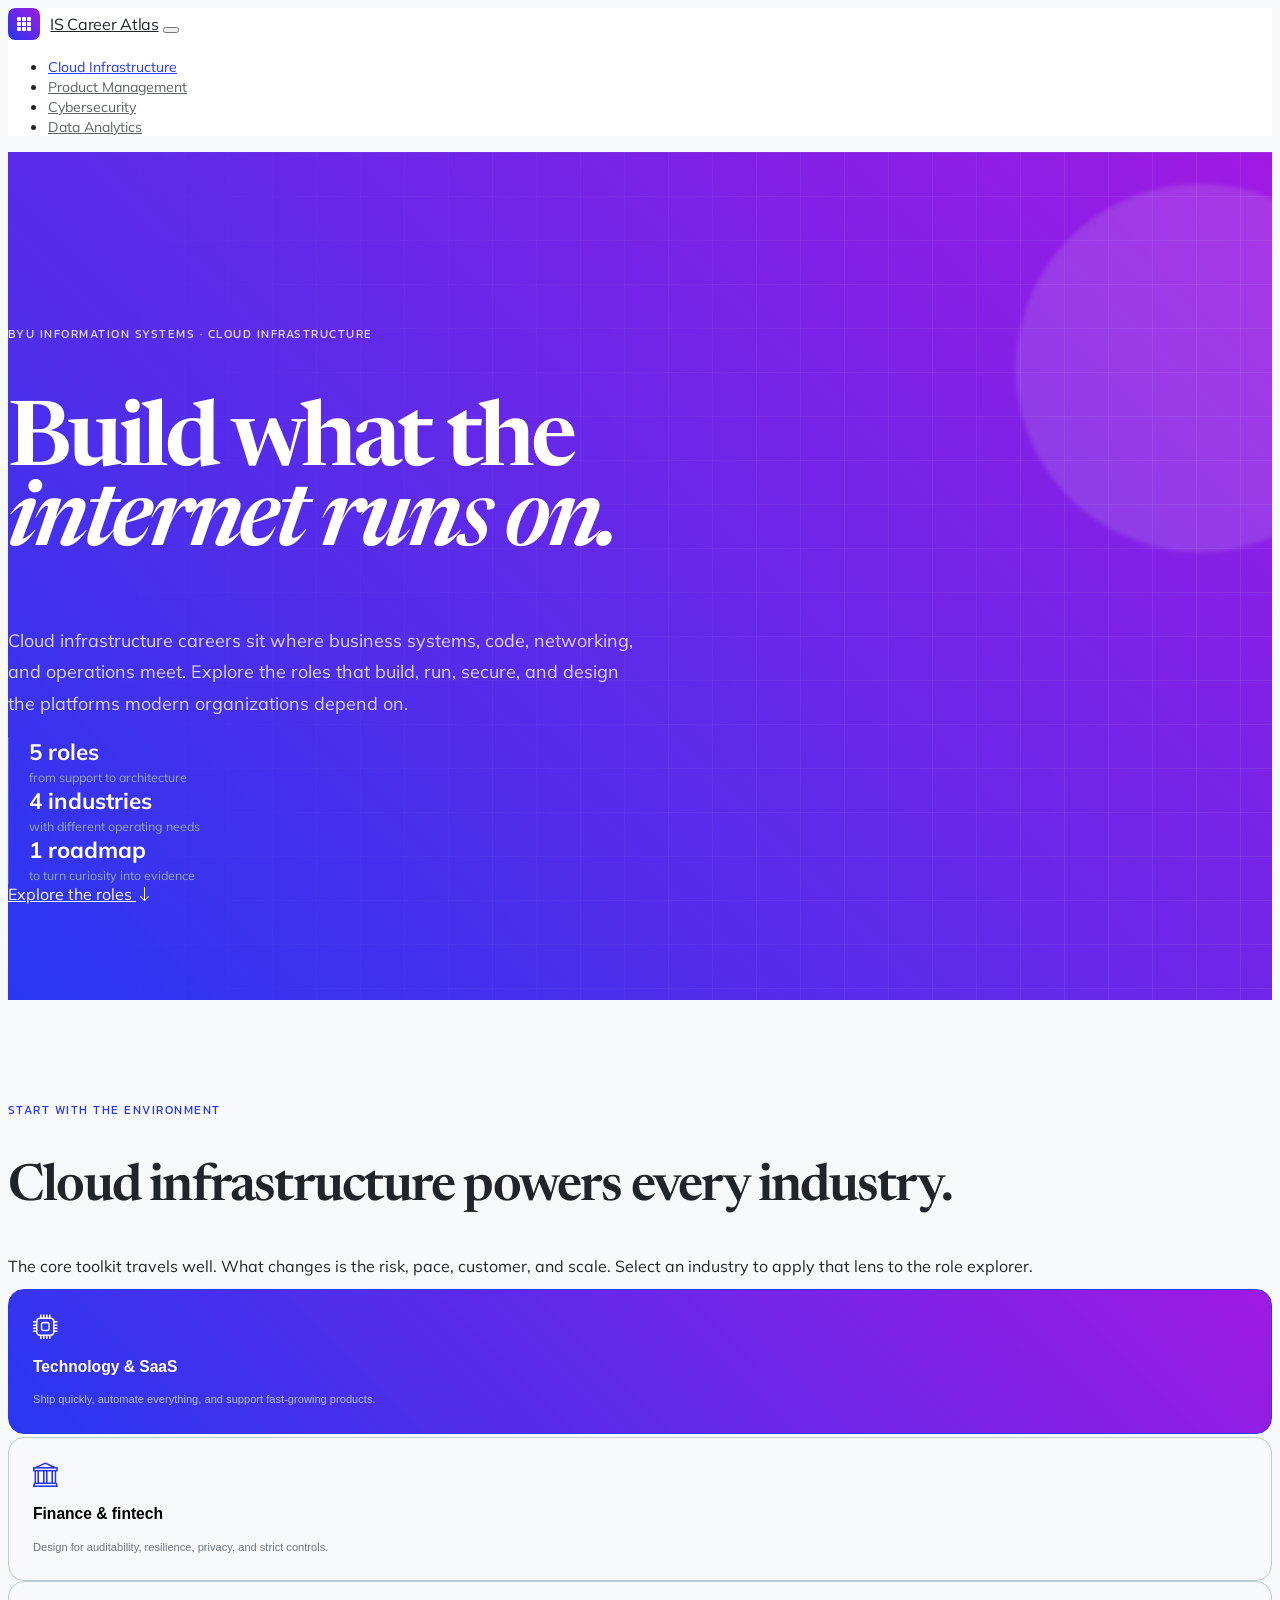
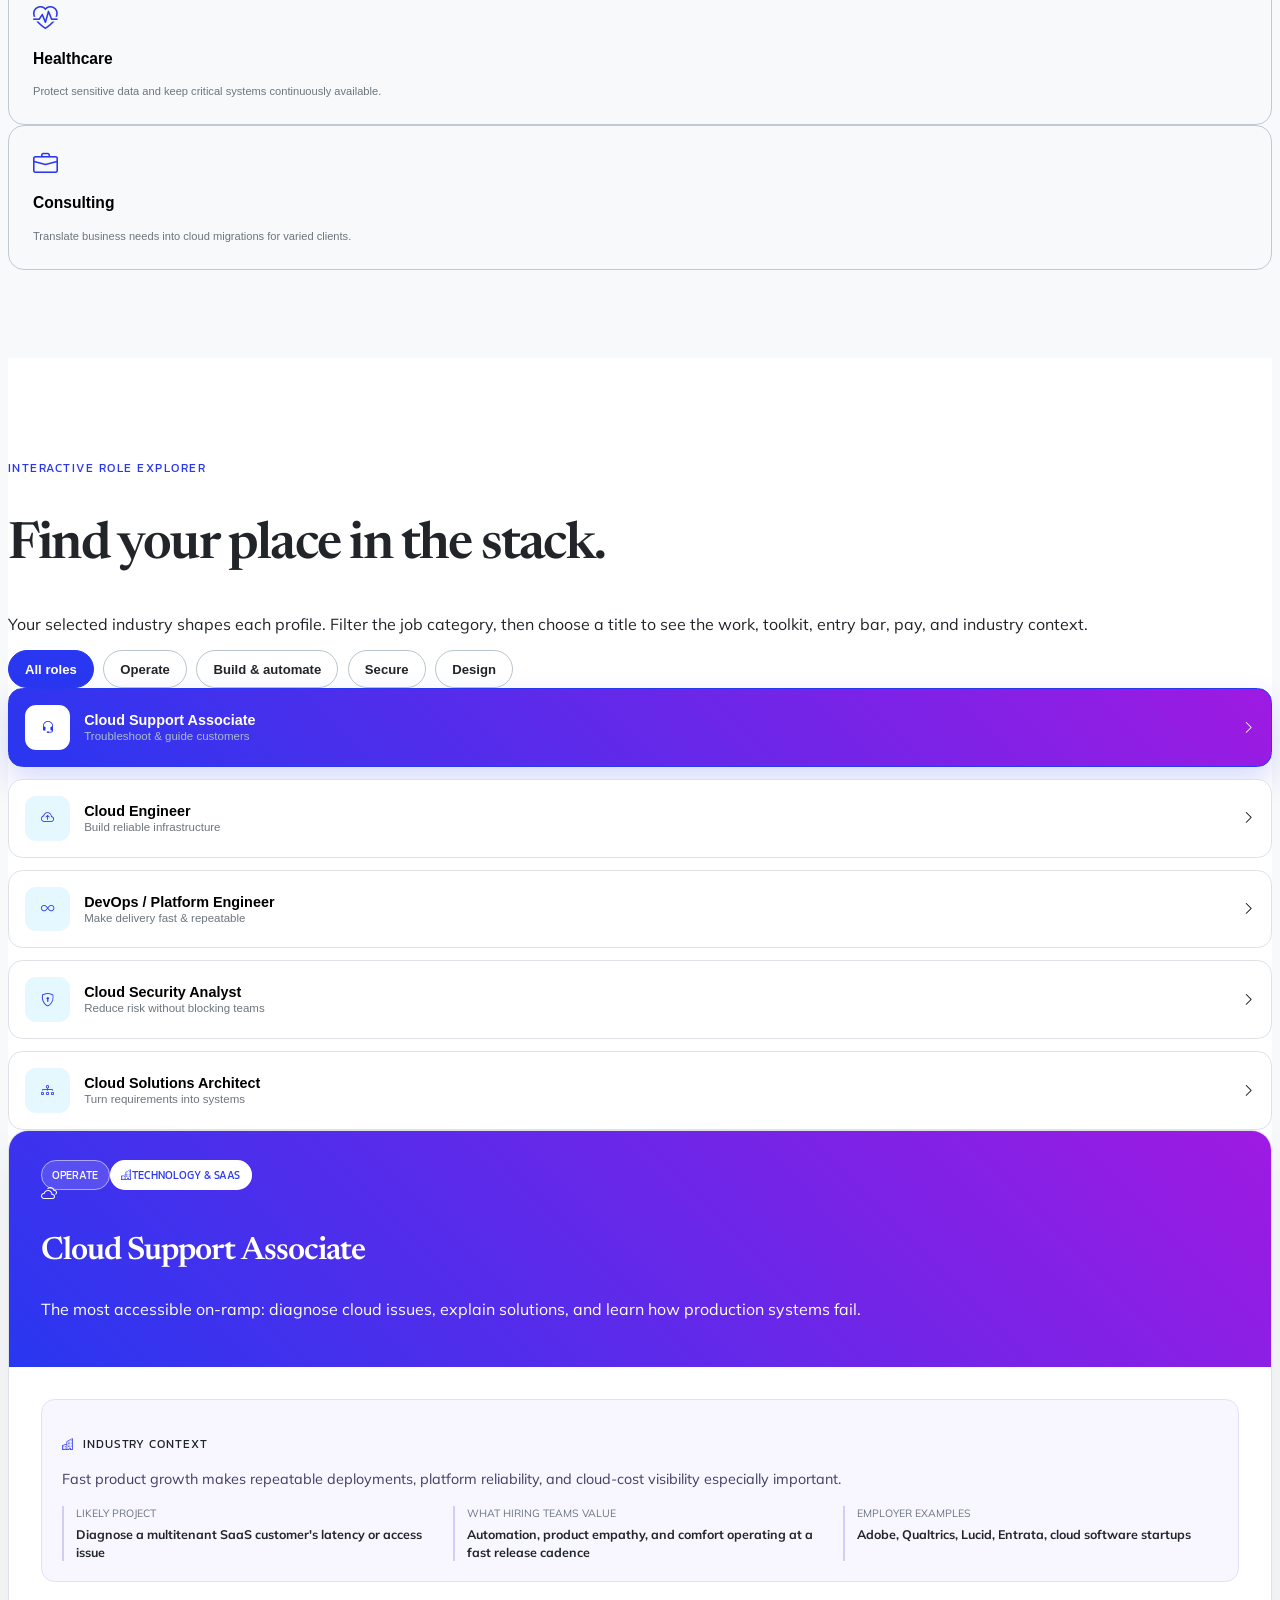
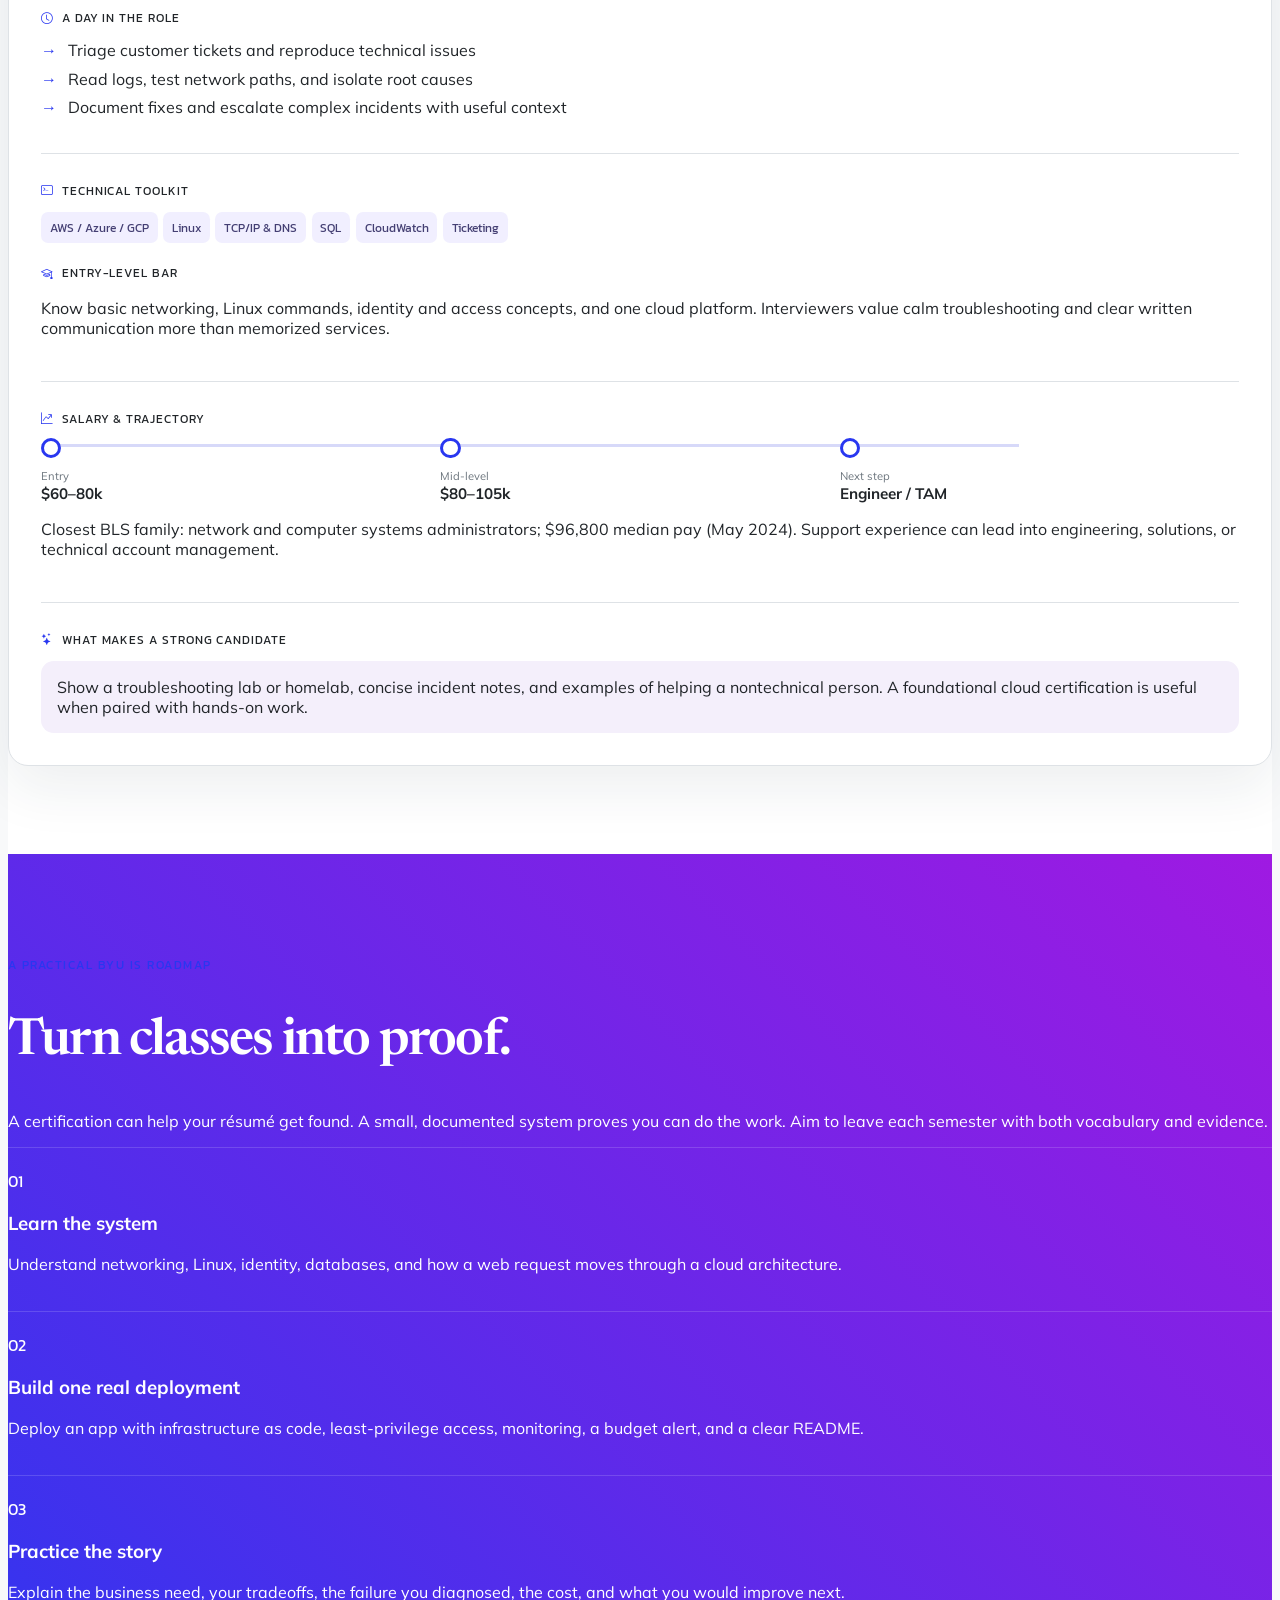
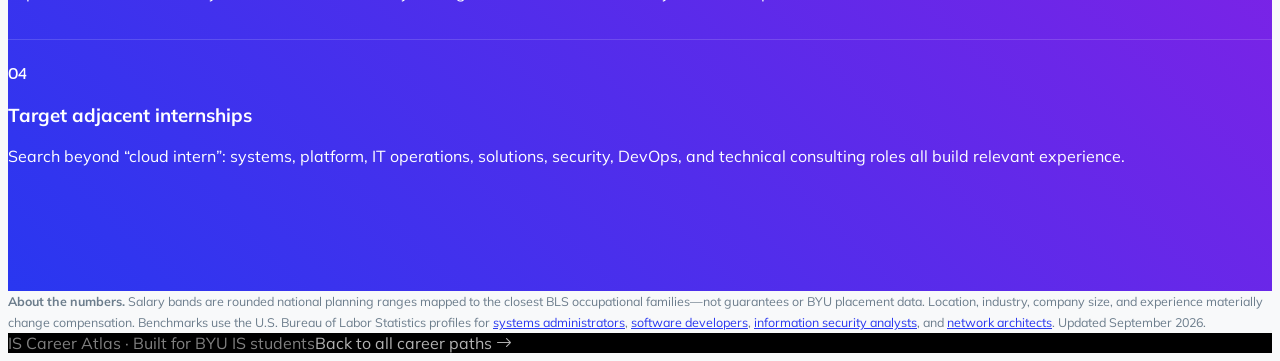
==== pages/cloud.html @ 6b059889 "v1 cloud.html/.css" ====
<!DOCTYPE html>
<html lang="en">
    <head>
        <meta charset="utf-8" />
        <meta name="viewport" content="width=device-width, initial-scale=1" />
        <meta name="description" content="An interactive cloud infrastructure career explorer for BYU Information Systems students." />
        <title>Cloud Career Explorer | BYU IS</title>
        <link rel="icon" type="image/x-icon" href="../assets/favicon.ico" />
        <link href="https://cdn.jsdelivr.net/npm/bootstrap-icons@1.11.3/font/bootstrap-icons.css" rel="stylesheet" />
        <link rel="preconnect" href="https://fonts.gstatic.com" crossorigin />
        <link href="https://fonts.googleapis.com/css2?family=Newsreader:ital,wght@0,600;1,600&amp;display=swap" rel="stylesheet" />
        <link href="https://fonts.googleapis.com/css2?family=Mulish:ital,wght@0,300;0,500;0,600;0,700;1,300;1,500;1,600;1,700&amp;display=swap" rel="stylesheet" />
        <link href="https://fonts.googleapis.com/css2?family=Kanit:ital,wght@0,400;1,400&amp;display=swap" rel="stylesheet" />
        <link href="../css/styles.css" rel="stylesheet" />
        <link href="../css/cloud.css" rel="stylesheet" />
    </head>
    <body>
        <nav class="navbar navbar-expand-lg navbar-light fixed-top cloud-nav shadow-sm">
            <div class="container px-4 px-lg-5">
                <a class="navbar-brand brand-mark fw-bold" href="../index.html"><span class="brand-cube"><i class="bi bi-grid-3x3-gap-fill"></i></span> IS Career Atlas</a>
                <button class="navbar-toggler" type="button" data-bs-toggle="collapse" data-bs-target="#cloudNav" aria-controls="cloudNav" aria-expanded="false" aria-label="Toggle navigation"><span class="navbar-toggler-icon"></span></button>
                <div class="collapse navbar-collapse" id="cloudNav">
                    <ul class="navbar-nav ms-auto align-items-lg-center gap-lg-2">
                        <li class="nav-item"><a class="nav-link active" aria-current="page" href="cloud.html">Cloud Infrastructure</a></li>
                        <li class="nav-item"><a class="nav-link" href="product.html">Product Management</a></li>
                        <li class="nav-item"><a class="nav-link" href="cyber.html">Cybersecurity</a></li>
                        <li class="nav-item"><a class="nav-link" href="data.html">Data Analytics</a></li>
                    </ul>
                </div>
            </div>
        </nav>

        <header class="hero">
            <div class="container px-4 px-lg-5">
                <p class="eyebrow mb-4">BYU Information Systems · Cloud Infrastructure</p>
                <h1 class="mb-4">Build what the<br /><span>internet runs on.</span></h1>
                <p class="hero-copy mb-5">Cloud infrastructure careers sit where business systems, code, networking, and operations meet. Explore the roles that build, run, secure, and design the platforms modern organizations depend on.</p>
                <div class="d-flex flex-column flex-sm-row gap-4 gap-sm-5">
                    <div class="hero-stat"><strong>5 roles</strong><span>from support to architecture</span></div>
                    <div class="hero-stat"><strong>4 industries</strong><span>with different operating needs</span></div>
                    <div class="hero-stat"><strong>1 roadmap</strong><span>to turn curiosity into evidence</span></div>
                </div>
                <a class="btn btn-light rounded-pill fw-bold mt-5 px-4 py-3" href="#explorer">Explore the roles <i class="bi bi-arrow-down ms-2"></i></a>
            </div>
        </header>

        <main>
            <section class="section-pad" aria-labelledby="industry-heading">
                <div class="container px-4 px-lg-5">
                    <div class="row align-items-end mb-4">
                        <div class="col-lg-7"><p class="eyebrow text-primary">Start with the environment</p><h2 class="section-title mb-3" id="industry-heading">Cloud infrastructure powers every industry.</h2></div>
                        <div class="col-lg-5"><p class="text-muted mb-0">The core toolkit travels well. What changes is the risk, pace, customer, and scale. Select an industry to apply that lens to the role explorer.</p></div>
                    </div>
                    <div class="row g-3">
                        <div class="col-sm-6 col-lg-3"><button class="industry-card active" data-industry="Technology" aria-pressed="true"><i class="bi bi-cpu"></i><h3 class="h6 fw-bold mt-3">Technology &amp; SaaS</h3><small>Ship quickly, automate everything, and support fast-growing products.</small></button></div>
                        <div class="col-sm-6 col-lg-3"><button class="industry-card" data-industry="Finance" aria-pressed="false"><i class="bi bi-bank"></i><h3 class="h6 fw-bold mt-3">Finance &amp; fintech</h3><small>Design for auditability, resilience, privacy, and strict controls.</small></button></div>
                        <div class="col-sm-6 col-lg-3"><button class="industry-card" data-industry="Healthcare" aria-pressed="false"><i class="bi bi-heart-pulse"></i><h3 class="h6 fw-bold mt-3">Healthcare</h3><small>Protect sensitive data and keep critical systems continuously available.</small></button></div>
                        <div class="col-sm-6 col-lg-3"><button class="industry-card" data-industry="Consulting" aria-pressed="false"><i class="bi bi-briefcase"></i><h3 class="h6 fw-bold mt-3">Consulting</h3><small>Translate business needs into cloud migrations for varied clients.</small></button></div>
                    </div>
                </div>
            </section>

            <section class="section-pad explorer" id="explorer" aria-labelledby="explorer-heading">
                <div class="container px-4 px-lg-5">
                    <div class="row align-items-end mb-4">
                        <div class="col-lg-7"><p class="eyebrow text-primary">Interactive role explorer</p><h2 class="section-title mb-3" id="explorer-heading">Find your place in the stack.</h2></div>
                        <div class="col-lg-5"><p class="text-muted mb-0">Your selected industry shapes each profile. Filter the job category, then choose a title to see the work, toolkit, entry bar, pay, and industry context.</p></div>
                    </div>
                    <div class="filter-row mb-4" aria-label="Filter roles by category">
                        <button class="filter-btn active" data-filter="all" aria-pressed="true">All roles</button>
                        <button class="filter-btn" data-filter="operate" aria-pressed="false">Operate</button>
                        <button class="filter-btn" data-filter="build" aria-pressed="false">Build &amp; automate</button>
                        <button class="filter-btn" data-filter="secure" aria-pressed="false">Secure</button>
                        <button class="filter-btn" data-filter="design" aria-pressed="false">Design</button>
                    </div>
                    <div class="row g-4 align-items-start">
                        <div class="col-lg-4"><div class="role-list" id="role-list" aria-label="Cloud career roles"></div></div>
                        <div class="col-lg-8">
                            <article class="detail-panel" id="role-detail" aria-live="polite">
                                <div class="detail-head">
                                    <div class="d-flex justify-content-between align-items-start gap-3 mb-3"><div class="d-flex flex-wrap gap-2"><span class="category-tag" id="detail-category"></span><span class="category-tag industry-tag"><i class="bi bi-buildings me-1"></i><span id="detail-industry"></span></span></div><i class="bi bi-clouds fs-2 text-white"></i></div>
                                    <h3 class="mb-2" id="detail-title"></h3>
                                    <p class="mb-0 text-white-50" id="detail-summary"></p>
                                </div>
                                <div class="detail-body">
                                    <section class="detail-section industry-context"><h4 class="detail-label"><i class="bi bi-buildings"></i> Industry context</h4><p class="industry-priority mb-3" id="detail-industry-priority"></p><div class="industry-facts"><div><small>Likely project</small><strong id="detail-industry-project"></strong></div><div><small>What hiring teams value</small><strong id="detail-industry-signal"></strong></div><div><small>Employer examples</small><strong id="detail-industry-employers"></strong></div></div></section>
                                    <section class="detail-section"><h4 class="detail-label"><i class="bi bi-clock"></i> A day in the role</h4><ul class="day-list" id="detail-day"></ul></section>
                                    <div class="row detail-section g-4">
                                        <section class="col-md-6"><h4 class="detail-label"><i class="bi bi-terminal"></i> Technical toolkit</h4><div id="detail-tools"></div></section>
                                        <section class="col-md-6"><h4 class="detail-label"><i class="bi bi-mortarboard"></i> Entry-level bar</h4><p class="small lh-lg mb-0" id="detail-entry"></p></section>
                                    </div>
                                    <section class="detail-section"><h4 class="detail-label"><i class="bi bi-graph-up-arrow"></i> Salary &amp; trajectory</h4><div class="salary-levels" id="detail-salary"></div><p class="small text-muted mt-3 mb-0" id="detail-growth"></p></section>
                                    <section><h4 class="detail-label"><i class="bi bi-stars"></i> What makes a strong candidate</h4><div class="candidate-box small lh-lg" id="detail-candidate"></div></section>
                                </div>
                            </article>
                        </div>
                    </div>
                </div>
            </section>

            <section class="section-pad pathway" aria-labelledby="roadmap-heading">
                <div class="container px-4 px-lg-5">
                    <div class="row g-5">
                        <div class="col-lg-5"><p class="eyebrow">A practical BYU IS roadmap</p><h2 class="section-title text-white" id="roadmap-heading">Turn classes into proof.</h2><p class="text-white-50 lh-lg">A certification can help your résumé get found. A small, documented system proves you can do the work. Aim to leave each semester with both vocabulary and evidence.</p></div>
                        <div class="col-lg-6 offset-lg-1">
                            <div class="path-step row"><div class="col-2 step-num">01</div><div class="col-10"><h3 class="h5">Learn the system</h3><p class="text-white-50 mb-0">Understand networking, Linux, identity, databases, and how a web request moves through a cloud architecture.</p></div></div>
                            <div class="path-step row"><div class="col-2 step-num">02</div><div class="col-10"><h3 class="h5">Build one real deployment</h3><p class="text-white-50 mb-0">Deploy an app with infrastructure as code, least-privilege access, monitoring, a budget alert, and a clear README.</p></div></div>
                            <div class="path-step row"><div class="col-2 step-num">03</div><div class="col-10"><h3 class="h5">Practice the story</h3><p class="text-white-50 mb-0">Explain the business need, your tradeoffs, the failure you diagnosed, the cost, and what you would improve next.</p></div></div>
                            <div class="path-step row"><div class="col-2 step-num">04</div><div class="col-10"><h3 class="h5">Target adjacent internships</h3><p class="text-white-50 mb-0">Search beyond “cloud intern”: systems, platform, IT operations, solutions, security, DevOps, and technical consulting roles all build relevant experience.</p></div></div>
                        </div>
                    </div>
                </div>
            </section>

            <section class="py-5 bg-white">
                <div class="container px-4 px-lg-5 source-note">
                    <strong class="text-dark">About the numbers.</strong> Salary bands are rounded national planning ranges mapped to the closest BLS occupational families—not guarantees or BYU placement data. Location, industry, company size, and experience materially change compensation. Benchmarks use the U.S. Bureau of Labor Statistics profiles for <a href="https://www.bls.gov/ooh/computer-and-information-technology/network-and-computer-systems-administrators.htm" target="_blank" rel="noopener">systems administrators</a>, <a href="https://www.bls.gov/ooh/computer-and-information-technology/software-developers.htm" target="_blank" rel="noopener">software developers</a>, <a href="https://www.bls.gov/ooh/computer-and-information-technology/information-security-analysts.htm" target="_blank" rel="noopener">information security analysts</a>, and <a href="https://www.bls.gov/ooh/computer-and-information-technology/computer-network-architects.htm" target="_blank" rel="noopener">network architects</a>. Updated September 2026.
                </div>
            </section>
        </main>

        <footer class="py-4">
            <div class="container px-4 px-lg-5 d-flex flex-column flex-sm-row justify-content-between gap-2 small"><span>IS Career Atlas · Built for BYU IS students</span><a href="../index.html">Back to all career paths <i class="bi bi-arrow-right"></i></a></div>
        </footer>

        <script src="https://cdn.jsdelivr.net/npm/bootstrap@5.2.3/dist/js/bootstrap.bundle.min.js"></script>
        <script>
            const roles = [
                {
                    id: "support", category: "operate", categoryLabel: "Operate", icon: "bi-headset", title: "Cloud Support Associate", subtitle: "Troubleshoot & guide customers",
                    summary: "The most accessible on-ramp: diagnose cloud issues, explain solutions, and learn how production systems fail.",
                    day: ["Triage customer tickets and reproduce technical issues", "Read logs, test network paths, and isolate root causes", "Document fixes and escalate complex incidents with useful context"],
                    tools: ["AWS / Azure / GCP", "Linux", "TCP/IP & DNS", "SQL", "CloudWatch", "Ticketing"],
                    entry: "Know basic networking, Linux commands, identity and access concepts, and one cloud platform. Interviewers value calm troubleshooting and clear written communication more than memorized services.",
                    salary: [["Entry", "$60–80k"], ["Mid-level", "$80–105k"], ["Next step", "Engineer / TAM"]],
                    growth: "Closest BLS family: network and computer systems administrators; $96,800 median pay (May 2024). Support experience can lead into engineering, solutions, or technical account management.",
                    candidate: "Show a troubleshooting lab or homelab, concise incident notes, and examples of helping a nontechnical person. A foundational cloud certification is useful when paired with hands-on work."
                },
                {
                    id: "engineer", category: "build", categoryLabel: "Build & automate", icon: "bi-cloud-arrow-up", title: "Cloud Engineer", subtitle: "Build reliable infrastructure",
                    summary: "Provision and improve the compute, networking, storage, and identity foundations that product teams depend on.",
                    day: ["Build reusable infrastructure modules and review changes", "Improve availability, performance, and cloud cost", "Partner with developers to deploy services and resolve incidents"],
                    tools: ["AWS / Azure / GCP", "Terraform", "Python", "Linux", "Docker", "GitHub Actions"],
                    entry: "Be able to deploy a secure multi-tier application, explain subnets and IAM, use Git, and automate a repeatable task. You should understand why your design works—not just follow a tutorial.",
                    salary: [["Entry", "$80–110k"], ["Mid-level", "$110–145k"], ["Next step", "Senior / Platform"]],
                    growth: "Cloud engineer titles span several BLS families. Network architects report $134,050 median pay and 8% projected growth (2025–35); software developers show strong adjacent demand.",
                    candidate: "A public repo with infrastructure as code, architecture diagrams, cost estimates, security choices, and a useful README. Strong candidates discuss tradeoffs instead of claiming one perfect architecture."
                },
                {
                    id: "devops", category: "build", categoryLabel: "Build & automate", icon: "bi-infinity", title: "DevOps / Platform Engineer", subtitle: "Make delivery fast & repeatable",
                    summary: "Create the paved roads that let developers test, ship, observe, and recover software with less friction.",
                    day: ["Maintain CI/CD pipelines and internal developer platforms", "Automate environments, releases, and policy checks", "Tune observability and improve incident response after failures"],
                    tools: ["GitHub Actions", "Docker", "Kubernetes", "Terraform", "Bash / Python", "Grafana"],
                    entry: "Understand Git workflows, containers, CI/CD, scripting, and cloud fundamentals. A junior candidate should be able to trace a failed build and describe rollback, monitoring, and secrets management.",
                    salary: [["Entry", "$85–115k"], ["Mid-level", "$115–155k"], ["Next step", "Senior / SRE"]],
                    growth: "Often mapped to software developer occupations, with $133,080 median pay (May 2024) and 16% projected growth for developers from 2024–34.",
                    candidate: "Show a pipeline that tests and deploys an application automatically. Add observability, simulate a failure, document the recovery, and quantify how the automation improves delivery."
                },
                {
                    id: "security", category: "secure", categoryLabel: "Secure", icon: "bi-shield-lock", title: "Cloud Security Analyst", subtitle: "Reduce risk without blocking teams",
                    summary: "Find risky configurations, improve identity controls, investigate alerts, and help teams build securely by default.",
                    day: ["Review alerts, access logs, and cloud security posture findings", "Harden IAM policies and remediate exposed resources", "Translate control requirements into automated guardrails"],
                    tools: ["IAM", "SIEM", "CloudTrail", "CSPM", "Python", "NIST / CIS"],
                    entry: "Know shared responsibility, least privilege, encryption, logging, and common web and network risks. Practice reading audit logs and explain how you would contain a leaked credential.",
                    salary: [["Entry", "$70–100k"], ["Mid-level", "$105–150k"], ["Next step", "Engineer / Lead"]],
                    growth: "Closest BLS family: information security analysts; $124,910 median pay (May 2024) and 29% projected growth from 2024–34.",
                    candidate: "Pair security curiosity with business judgment. Build a deliberately vulnerable cloud lab, detect the issue, remediate it, and write a short risk summary a manager could understand."
                },
                {
                    id: "architect", category: "design", categoryLabel: "Design", icon: "bi-diagram-3", title: "Cloud Solutions Architect", subtitle: "Turn requirements into systems",
                    summary: "Design cloud solutions, explain tradeoffs, and align technical architecture with business goals and constraints.",
                    day: ["Discover requirements with customers and technical teams", "Create architectures, prototypes, estimates, and migration plans", "Present tradeoffs across reliability, security, performance, and cost"],
                    tools: ["Architecture patterns", "Networking", "IAM", "Databases", "Cost modeling", "Diagramming"],
                    entry: "Most architect roles are not truly entry level. Start through cloud support, engineering, implementation, or technical consulting, while practicing system design and stakeholder communication.",
                    salary: [["Associate", "$90–120k"], ["Experienced", "$130–175k"], ["Senior", "$175k+"]],
                    growth: "Closest BLS family: computer network architects; $134,050 median pay (May 2025), with the lowest 10% below $79,900 and highest 10% above $202,680.",
                    candidate: "Combine technical depth with discovery skills. Present two viable designs, identify assumptions, estimate operating cost, and explain your recommendation in language an executive and engineer can both use."
                }
            ];

            const industries = {
                Technology: {
                    label: "Technology & SaaS",
                    priority: "Fast product growth makes repeatable deployments, platform reliability, and cloud-cost visibility especially important.",
                    signal: "Automation, product empathy, and comfort operating at a fast release cadence",
                    employers: "Adobe, Qualtrics, Lucid, Entrata, cloud software startups",
                    projects: {
                        support: "Diagnose a multitenant SaaS customer's latency or access issue",
                        engineer: "Build scalable infrastructure for a new customer-facing service",
                        devops: "Create a self-service deployment pipeline for product teams",
                        security: "Detect risky tenant access and automate cloud guardrails",
                        architect: "Design a resilient, cost-aware architecture for rapid user growth"
                    }
                },
                Finance: {
                    label: "Finance & fintech",
                    priority: "Infrastructure must be resilient and explainable, with strong identity controls, encryption, audit trails, and governed change.",
                    signal: "Risk awareness, careful documentation, and understanding of PCI DSS or SOC controls",
                    employers: "Goldman Sachs, Zions Bank, SoFi, MX, insurance and payments firms",
                    projects: {
                        support: "Trace a failed payment-service connection without exposing account data",
                        engineer: "Provision an auditable environment for a regulated financial workload",
                        devops: "Add approvals, evidence capture, and rollback to a release pipeline",
                        security: "Investigate anomalous access to financial data and preserve evidence",
                        architect: "Design a highly available payment system with a tested recovery plan"
                    }
                },
                Healthcare: {
                    label: "Healthcare",
                    priority: "Patient-data privacy and continuous availability shape every decision; integrations and vendor boundaries add complexity.",
                    signal: "Privacy-minded design, reliability discipline, and familiarity with HIPAA concepts",
                    employers: "Intermountain Health, HealthEquity, Epic, health-tech and medical-device firms",
                    projects: {
                        support: "Restore a clinical integration while protecting sensitive patient data",
                        engineer: "Build a monitored, encrypted environment for a healthcare application",
                        devops: "Automate releases with privacy checks and minimal clinical downtime",
                        security: "Identify exposed health data and coordinate a compliant response",
                        architect: "Design secure data exchange between clinical systems and cloud services"
                    }
                },
                Consulting: {
                    label: "Consulting",
                    priority: "Projects vary by client, so discovery, migration planning, estimation, and clear communication matter as much as platform depth.",
                    signal: "Adaptability, client communication, structured problem solving, and broad cloud fluency",
                    employers: "Deloitte, PwC, EY, KPMG, Accenture, Slalom and cloud partners",
                    projects: {
                        support: "Stabilize a client's environment and document the path to resolution",
                        engineer: "Migrate a legacy workload using reusable infrastructure templates",
                        devops: "Standardize delivery practices across a client's application portfolio",
                        security: "Assess cloud controls and turn gaps into a practical remediation plan",
                        architect: "Create a phased migration roadmap tied to cost and business outcomes"
                    }
                }
            };

            const roleList = document.querySelector("#role-list");
            let activeRole = roles[0].id;
            let activeFilter = "all";
            let activeIndustry = "Technology";

            function renderRoles() {
                roleList.innerHTML = "";
                roles.filter(role => activeFilter === "all" || role.category === activeFilter).forEach(role => {
                    const button = document.createElement("button");
                    button.className = `role-card${role.id === activeRole ? " active" : ""}`;
                    button.dataset.role = role.id;
                    button.setAttribute("aria-pressed", role.id === activeRole);
                    button.innerHTML = `<span class="role-icon"><i class="bi ${role.icon}"></i></span><span><strong>${role.title}</strong><small>${role.subtitle}</small></span><i class="bi bi-chevron-right"></i>`;
                    button.addEventListener("click", () => { activeRole = role.id; renderRoles(); renderDetail(role); });
                    roleList.appendChild(button);
                });
            }

            function renderDetail(role) {
                const industry = industries[activeIndustry];
                document.querySelector("#detail-category").textContent = role.categoryLabel;
                document.querySelector("#detail-industry").textContent = industry.label;
                document.querySelector("#detail-title").textContent = role.title;
                document.querySelector("#detail-summary").textContent = role.summary;
                document.querySelector("#detail-industry-priority").textContent = industry.priority;
                document.querySelector("#detail-industry-project").textContent = industry.projects[role.id];
                document.querySelector("#detail-industry-signal").textContent = industry.signal;
                document.querySelector("#detail-industry-employers").textContent = industry.employers;
                document.querySelector("#detail-day").innerHTML = role.day.map(item => `<li>${item}</li>`).join("");
                document.querySelector("#detail-tools").innerHTML = role.tools.map(tool => `<span class="skill-chip">${tool}</span>`).join("");
                document.querySelector("#detail-entry").textContent = role.entry;
                document.querySelector("#detail-salary").innerHTML = role.salary.map(level => `<div><small>${level[0]}</small><strong>${level[1]}</strong></div>`).join("");
                document.querySelector("#detail-growth").textContent = role.growth;
                document.querySelector("#detail-candidate").textContent = role.candidate;
            }

            document.querySelectorAll(".filter-btn").forEach(button => button.addEventListener("click", () => {
                document.querySelectorAll(".filter-btn").forEach(item => { item.classList.remove("active"); item.setAttribute("aria-pressed", "false"); });
                button.classList.add("active");
                button.setAttribute("aria-pressed", "true");
                activeFilter = button.dataset.filter;
                const visible = roles.filter(role => activeFilter === "all" || role.category === activeFilter);
                if (!visible.some(role => role.id === activeRole)) activeRole = visible[0].id;
                renderRoles();
                renderDetail(roles.find(role => role.id === activeRole));
            }));

            document.querySelectorAll(".industry-card").forEach(button => button.addEventListener("click", () => {
                document.querySelectorAll(".industry-card").forEach(item => { item.classList.remove("active"); item.setAttribute("aria-pressed", "false"); });
                button.classList.add("active");
                button.setAttribute("aria-pressed", "true");
                activeIndustry = button.dataset.industry;
                renderDetail(roles.find(role => role.id === activeRole));
            }));

            renderRoles();
            renderDetail(roles[0]);
        </script>
    </body>
</html>
---- css/cloud.css ----
:root {
    --navy: #212529;
    --navy-soft: #343a40;
    --cream: #f8f9fa;
    --paper: #fff;
    --sky: #c899f1;
    --blue: #2937f0;
    --lime: #9f1ae2;
    --ink: #212529;
    --muted: #6c757d;
    --line: #dee2e6;
}

* { box-sizing: border-box; }
body { background: var(--cream); color: var(--ink); font-family: "Mulish", sans-serif; }
a { color: inherit; }
.cloud-nav { background: rgba(255, 255, 255, .96); backdrop-filter: blur(12px); }
.cloud-nav .navbar-brand, .cloud-nav .nav-link { color: var(--ink); }
.cloud-nav .nav-link { font-size: .88rem; opacity: .72; }
.cloud-nav .nav-link:hover, .cloud-nav .nav-link.active { color: var(--blue); opacity: 1; }
.brand-mark { align-items: center; display: inline-flex; gap: .65rem; letter-spacing: -.02em; }
.brand-cube { align-items: center; background: linear-gradient(45deg, var(--blue), var(--lime)); border-radius: .45rem; color: white; display: inline-flex; height: 2rem; justify-content: center; width: 2rem; }
.hero { background: linear-gradient(45deg, var(--blue), var(--lime)); color: white; overflow: hidden; padding: 10rem 0 6rem; position: relative; }
.hero::before { background-image: linear-gradient(rgba(255,255,255,.08) 1px, transparent 1px), linear-gradient(90deg, rgba(255,255,255,.08) 1px, transparent 1px); background-size: 44px 44px; content: ""; inset: 0; mask-image: linear-gradient(to right, transparent, black); position: absolute; }
.hero::after { background: white; border-radius: 50%; content: ""; filter: blur(2px); height: 23rem; opacity: .12; position: absolute; right: -7rem; top: 2rem; width: 23rem; }
.hero .container { position: relative; z-index: 1; }
.eyebrow { color: var(--blue); font-family: "Kanit", sans-serif; font-size: .78rem; letter-spacing: .12em; text-transform: uppercase; }
.hero .eyebrow { color: rgba(255,255,255,.82); }
.hero h1 { font-family: "Newsreader", serif; font-size: clamp(3.2rem, 7vw, 6.5rem); font-weight: 600; letter-spacing: -.045em; line-height: .9; max-width: 850px; }
.hero h1 span { color: white; font-style: italic; }
.hero-copy { color: rgba(255,255,255,.8); font-size: 1.12rem; line-height: 1.75; max-width: 640px; }
.hero-stat { border-left: 1px solid rgba(255,255,255,.18); padding-left: 1.25rem; }
.hero-stat strong { display: block; font-size: 1.4rem; }
.hero-stat span { color: #93a9ba; font-size: .78rem; }
.section-pad { padding: 5.5rem 0; }
.section-title { font-family: "Newsreader", serif; font-size: clamp(2rem, 4vw, 3.2rem); font-weight: 600; letter-spacing: -.035em; }
.industry-card { background: transparent; border: 1px solid #becbd2; border-radius: 1rem; cursor: pointer; height: 100%; padding: 1.5rem; text-align: left; transition: .2s ease; width: 100%; }
.industry-card:hover, .industry-card.active { background: linear-gradient(45deg, var(--blue), var(--lime)); border-color: var(--blue); color: white; transform: translateY(-3px); }
.industry-card i { color: var(--blue); font-size: 1.55rem; }
.industry-card.active i, .industry-card:hover i { color: white; }
.industry-card small { color: var(--muted); display: block; line-height: 1.55; }
.industry-card.active small, .industry-card:hover small { color: #aebfcd; }
.explorer { background: var(--paper); }
.filter-row { display: flex; flex-wrap: wrap; gap: .6rem; }
.filter-btn { background: transparent; border: 1px solid #b9c6ce; border-radius: 999px; color: var(--ink); font-size: .82rem; font-weight: 700; padding: .65rem 1rem; }
.filter-btn.active, .filter-btn:hover { background: var(--blue); border-color: var(--blue); color: white; }
.role-list { display: grid; gap: .75rem; }
.role-card { align-items: center; background: white; border: 1px solid var(--line); border-radius: .9rem; cursor: pointer; display: grid; grid-template-columns: 2.8rem 1fr auto; gap: .9rem; padding: 1rem; text-align: left; transition: .18s; width: 100%; }
.role-card:hover { border-color: #94a9b7; transform: translateX(3px); }
.role-card.active { background: linear-gradient(45deg, var(--blue), var(--lime)); border-color: var(--blue); color: white; box-shadow: 0 14px 30px rgba(41,55,240,.18); }
.role-icon { align-items: center; background: #e5f7ff; border-radius: .7rem; color: var(--blue); display: flex; height: 2.8rem; justify-content: center; }
.role-card.active .role-icon { background: white; color: var(--blue); }
.role-card strong { display: block; font-size: .9rem; }
.role-card small { color: var(--muted); font-size: .72rem; }
.role-card.active small { color: #a9bdcd; }
.detail-panel { background: white; border: 1px solid var(--line); border-radius: 1.25rem; box-shadow: 0 22px 55px rgba(28, 49, 68, .08); min-height: 620px; overflow: hidden; }
.detail-head { background: linear-gradient(45deg, var(--blue), var(--lime)); color: white; padding: 2rem; }
.detail-head h3 { font-family: "Newsreader", serif; font-size: 2rem; font-weight: 600; letter-spacing: -.03em; }
.category-tag { background: rgba(255,255,255,.14); border: 1px solid rgba(255,255,255,.5); border-radius: 999px; color: white; font-family: "Kanit", sans-serif; font-size: .68rem; padding: .35rem .65rem; text-transform: uppercase; }
.detail-body { padding: 2rem; }
.detail-section { border-bottom: 1px solid var(--line); padding: 0 0 1.7rem; margin-bottom: 1.7rem; }
.detail-section:last-child { border: 0; margin: 0; padding: 0; }
.detail-label { align-items: center; display: flex; font-family: "Kanit", sans-serif; font-size: .72rem; font-weight: 400; gap: .5rem; letter-spacing: .08em; margin-bottom: .8rem; text-transform: uppercase; }
.detail-label i { color: var(--blue); }
.industry-tag { background: white; color: var(--blue); }
.industry-context { background: #f8f7ff; border: 1px solid #e2defb; border-radius: .85rem; margin: 0 0 1.7rem; padding: 1.25rem; }
.industry-priority { color: #403d66; font-size: .9rem; line-height: 1.65; }
.industry-facts { display: grid; gap: 1rem; grid-template-columns: repeat(3, 1fr); }
.industry-facts div { border-left: 2px solid #d2cdf5; padding-left: .75rem; }
.industry-facts small { color: var(--muted); display: block; font-size: .66rem; margin-bottom: .3rem; text-transform: uppercase; }
.industry-facts strong { display: block; font-size: .78rem; line-height: 1.45; }
.day-list { list-style: none; margin: 0; padding: 0; }
.day-list li { display: flex; gap: .7rem; margin-bottom: .55rem; }
.day-list li::before { color: var(--blue); content: "→"; font-weight: 800; }
.skill-chip { background: #f1efff; border-radius: .45rem; color: #443f73; display: inline-block; font-family: "Kanit", sans-serif; font-size: .72rem; margin: 0 .35rem .4rem 0; padding: .38rem .55rem; }
.salary-levels { display: grid; gap: 0; grid-template-columns: repeat(3, 1fr); margin-top: 1rem; }
.salary-levels > div { border-top: 3px solid #d7d9f9; padding: 1.1rem .8rem 0 0; position: relative; }
.salary-levels > div::before { background: white; border: 3px solid var(--blue); border-radius: 50%; content: ""; height: .9rem; left: 0; position: absolute; top: -.55rem; width: .9rem; }
.salary-levels > div:last-child { border-image: linear-gradient(90deg, #d7d9f9 45%, transparent 45%) 1; }
.salary-levels strong { color: var(--ink); display: block; font-size: .95rem; }
.salary-levels small { color: var(--muted); font-size: .7rem; }
.candidate-box { background: #f4effb; border-radius: .8rem; padding: 1rem; }
.pathway { background: linear-gradient(45deg, var(--blue), var(--lime)); color: white; }
.path-step { border-top: 1px solid rgba(255,255,255,.15); padding: 1.3rem 0; }
.step-num { color: white; font-family: "Kanit", sans-serif; }
.source-note { color: #6c7d8c; font-size: .78rem; line-height: 1.7; }
.source-note a { color: var(--blue); }
footer { background: #000; color: rgba(255,255,255,.5); }
footer a { color: rgba(255,255,255,.7); text-decoration: none; }
[hidden] { display: none !important; }

@media (max-width: 991.98px) {
    .hero { padding-top: 8.5rem; }
    .detail-panel { min-height: 0; }
}

@media (max-width: 575.98px) {
    .hero h1 { font-size: 3.15rem; }
    .section-pad { padding: 4rem 0; }
    .industry-facts { grid-template-columns: 1fr; }
    .salary-levels { gap: .7rem; grid-template-columns: 1fr; }
    .salary-levels > div, .salary-levels > div:last-child { border-image: none; border-left: 3px solid #d7d9f9; border-top: 0; padding: 0 0 .8rem 1.2rem; }
    .salary-levels > div::before { left: -.55rem; top: .15rem; }
    .hero-stat { border-left: 0; border-top: 1px solid rgba(255,255,255,.18); padding: 1rem 0 0; }
}
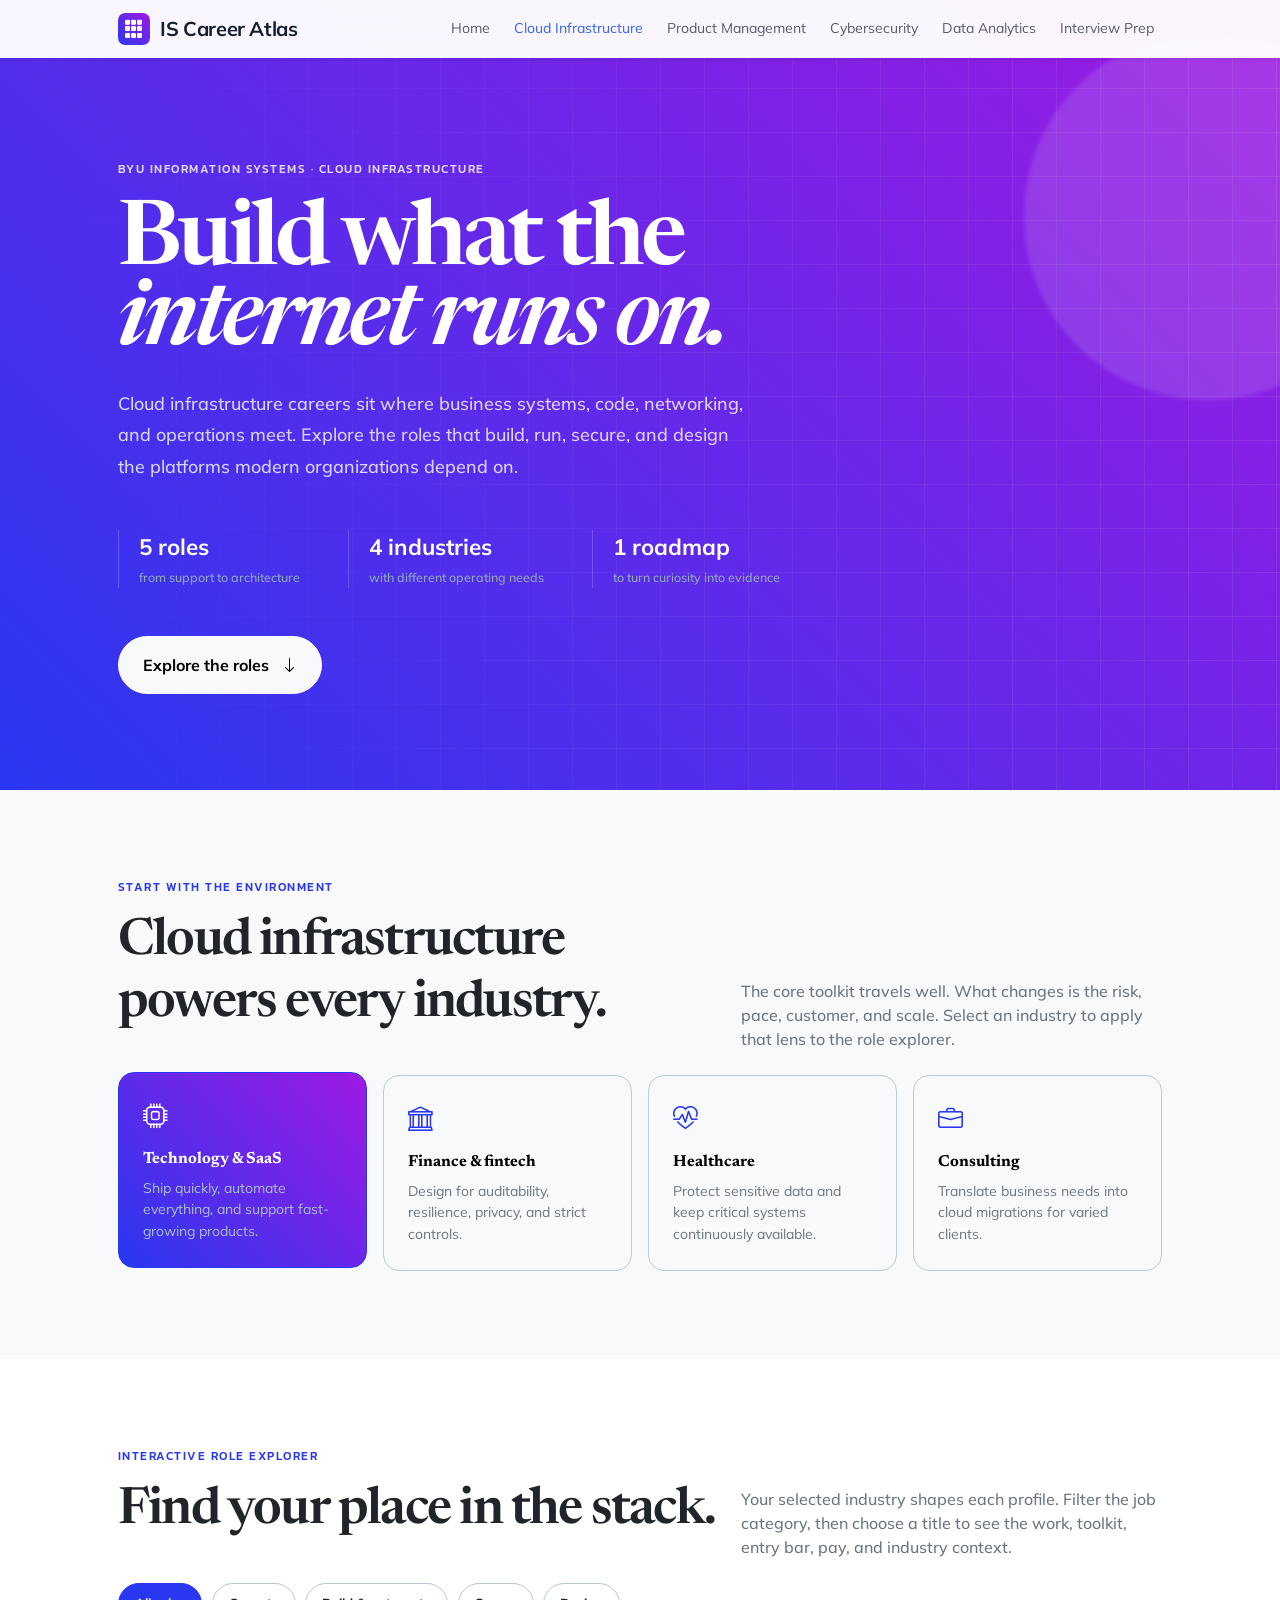
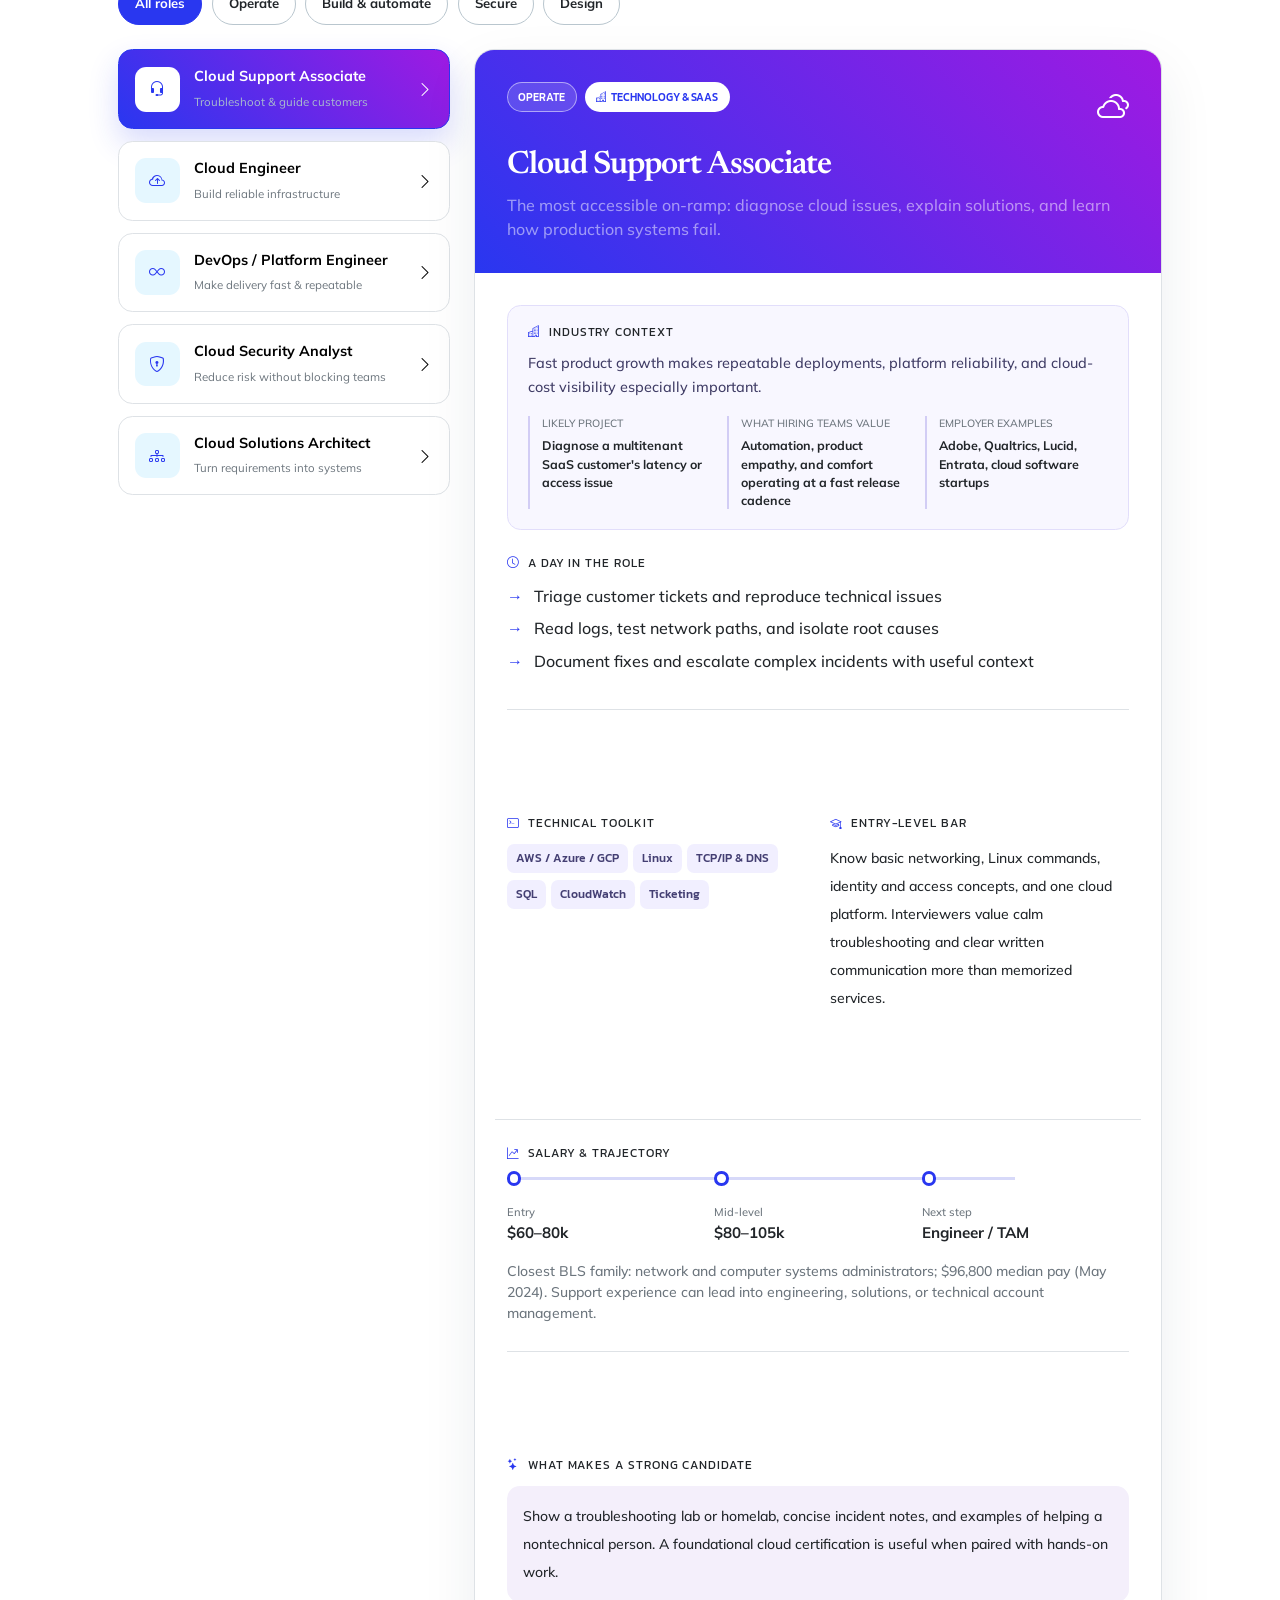
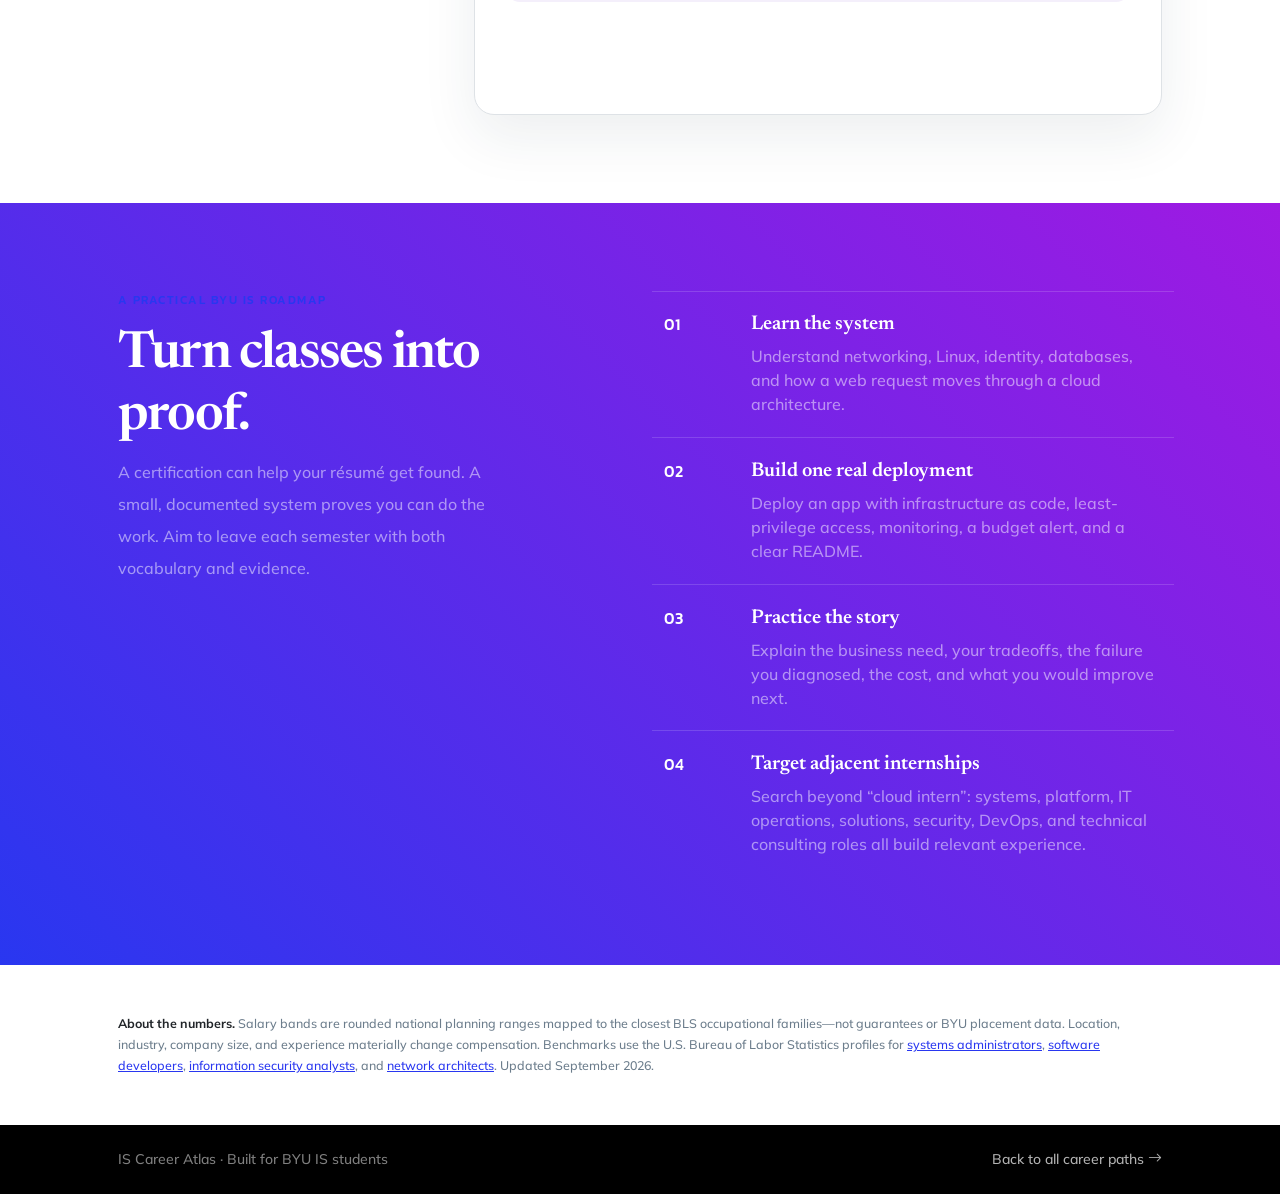
==== commit c9066e18: "Added a unified navbar" ====
--- a/pages/cloud.html
+++ b/pages/cloud.html
@@ -18,13 +18,15 @@
         <nav class="navbar navbar-expand-lg navbar-light fixed-top cloud-nav shadow-sm">
             <div class="container px-4 px-lg-5">
                 <a class="navbar-brand brand-mark fw-bold" href="../index.html"><span class="brand-cube"><i class="bi bi-grid-3x3-gap-fill"></i></span> IS Career Atlas</a>
-                <button class="navbar-toggler" type="button" data-bs-toggle="collapse" data-bs-target="#cloudNav" aria-controls="cloudNav" aria-expanded="false" aria-label="Toggle navigation"><span class="navbar-toggler-icon"></span></button>
-                <div class="collapse navbar-collapse" id="cloudNav">
+                <button class="navbar-toggler" type="button" data-bs-toggle="collapse" data-bs-target="#siteNav" aria-controls="siteNav" aria-expanded="false" aria-label="Toggle navigation"><span class="navbar-toggler-icon"></span></button>
+                <div class="collapse navbar-collapse" id="siteNav">
                     <ul class="navbar-nav ms-auto align-items-lg-center gap-lg-2">
+                        <li class="nav-item"><a class="nav-link" href="../index.html">Home</a></li>
                         <li class="nav-item"><a class="nav-link active" aria-current="page" href="cloud.html">Cloud Infrastructure</a></li>
                         <li class="nav-item"><a class="nav-link" href="product.html">Product Management</a></li>
                         <li class="nav-item"><a class="nav-link" href="cyber.html">Cybersecurity</a></li>
                         <li class="nav-item"><a class="nav-link" href="data.html">Data Analytics</a></li>
+                        <li class="nav-item"><a class="nav-link" href="is-career-launchpad.html">Interview Prep</a></li>
                     </ul>
                 </div>
             </div>
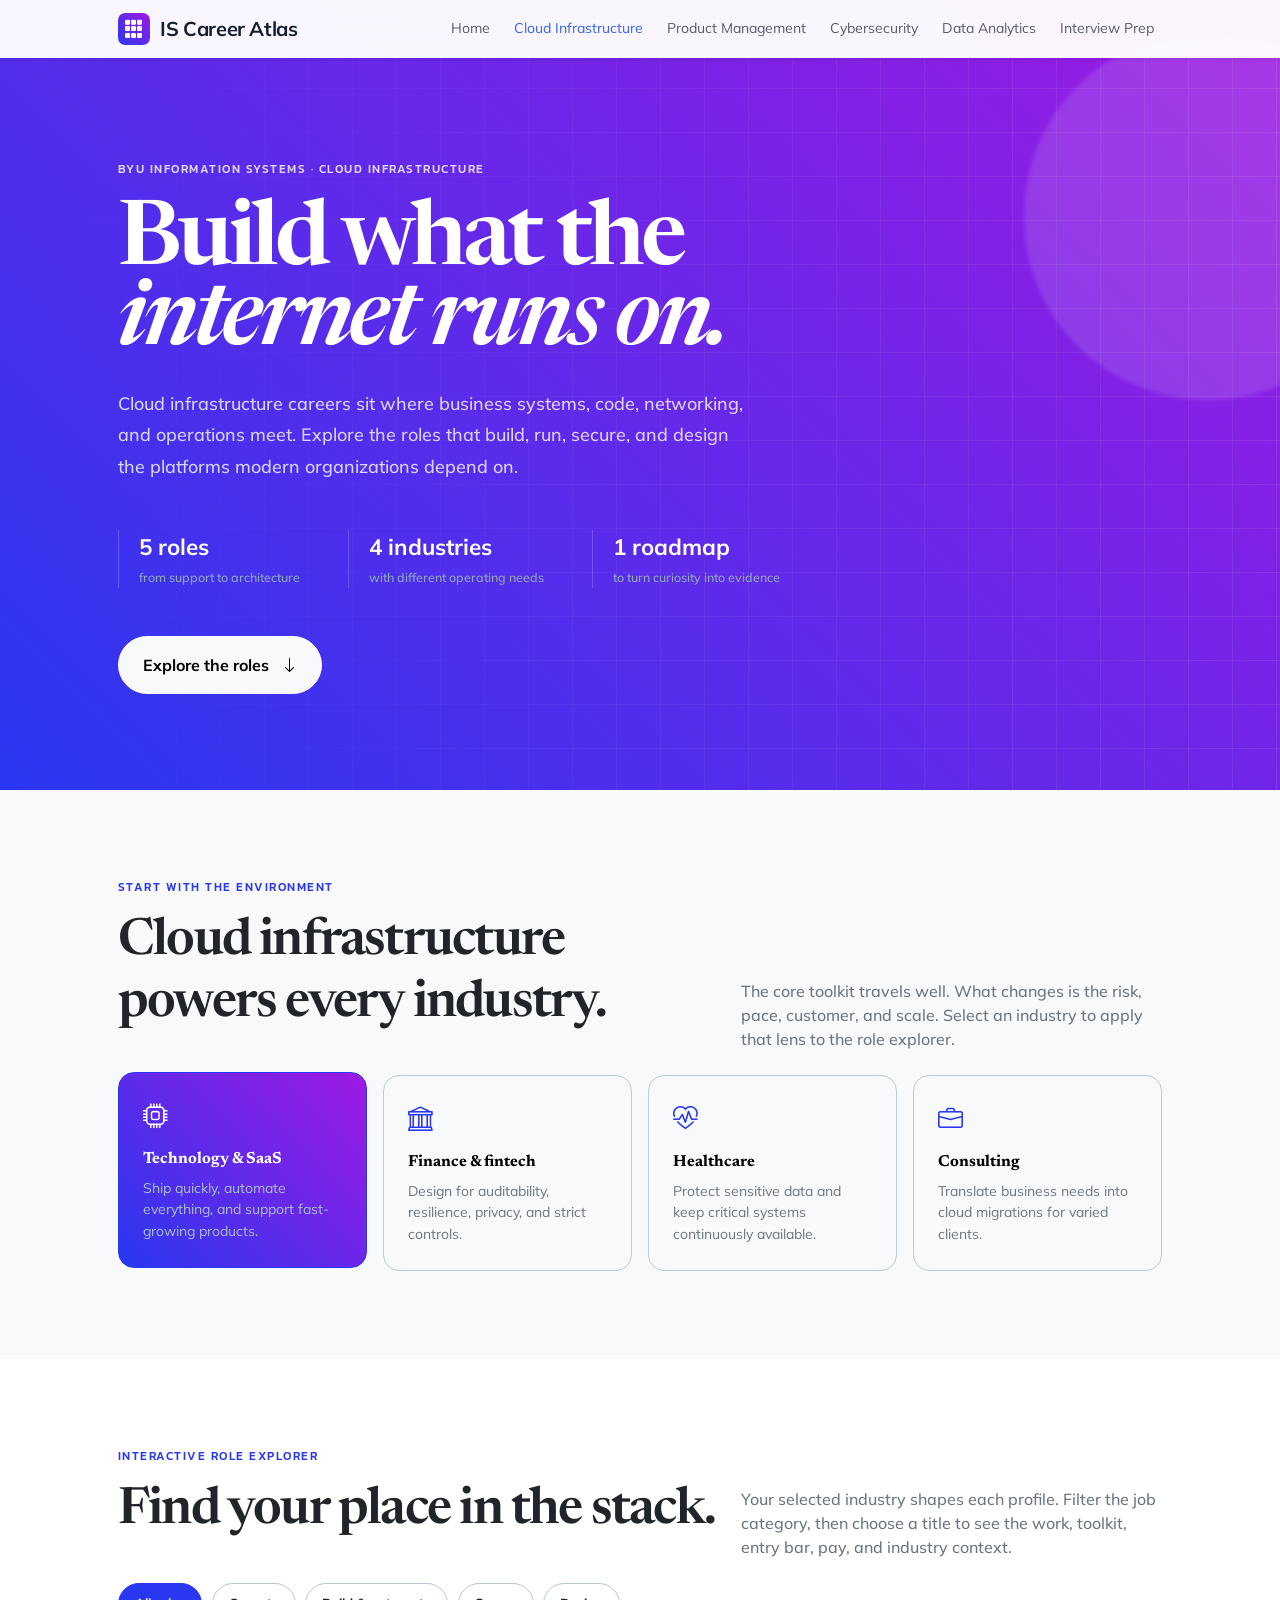
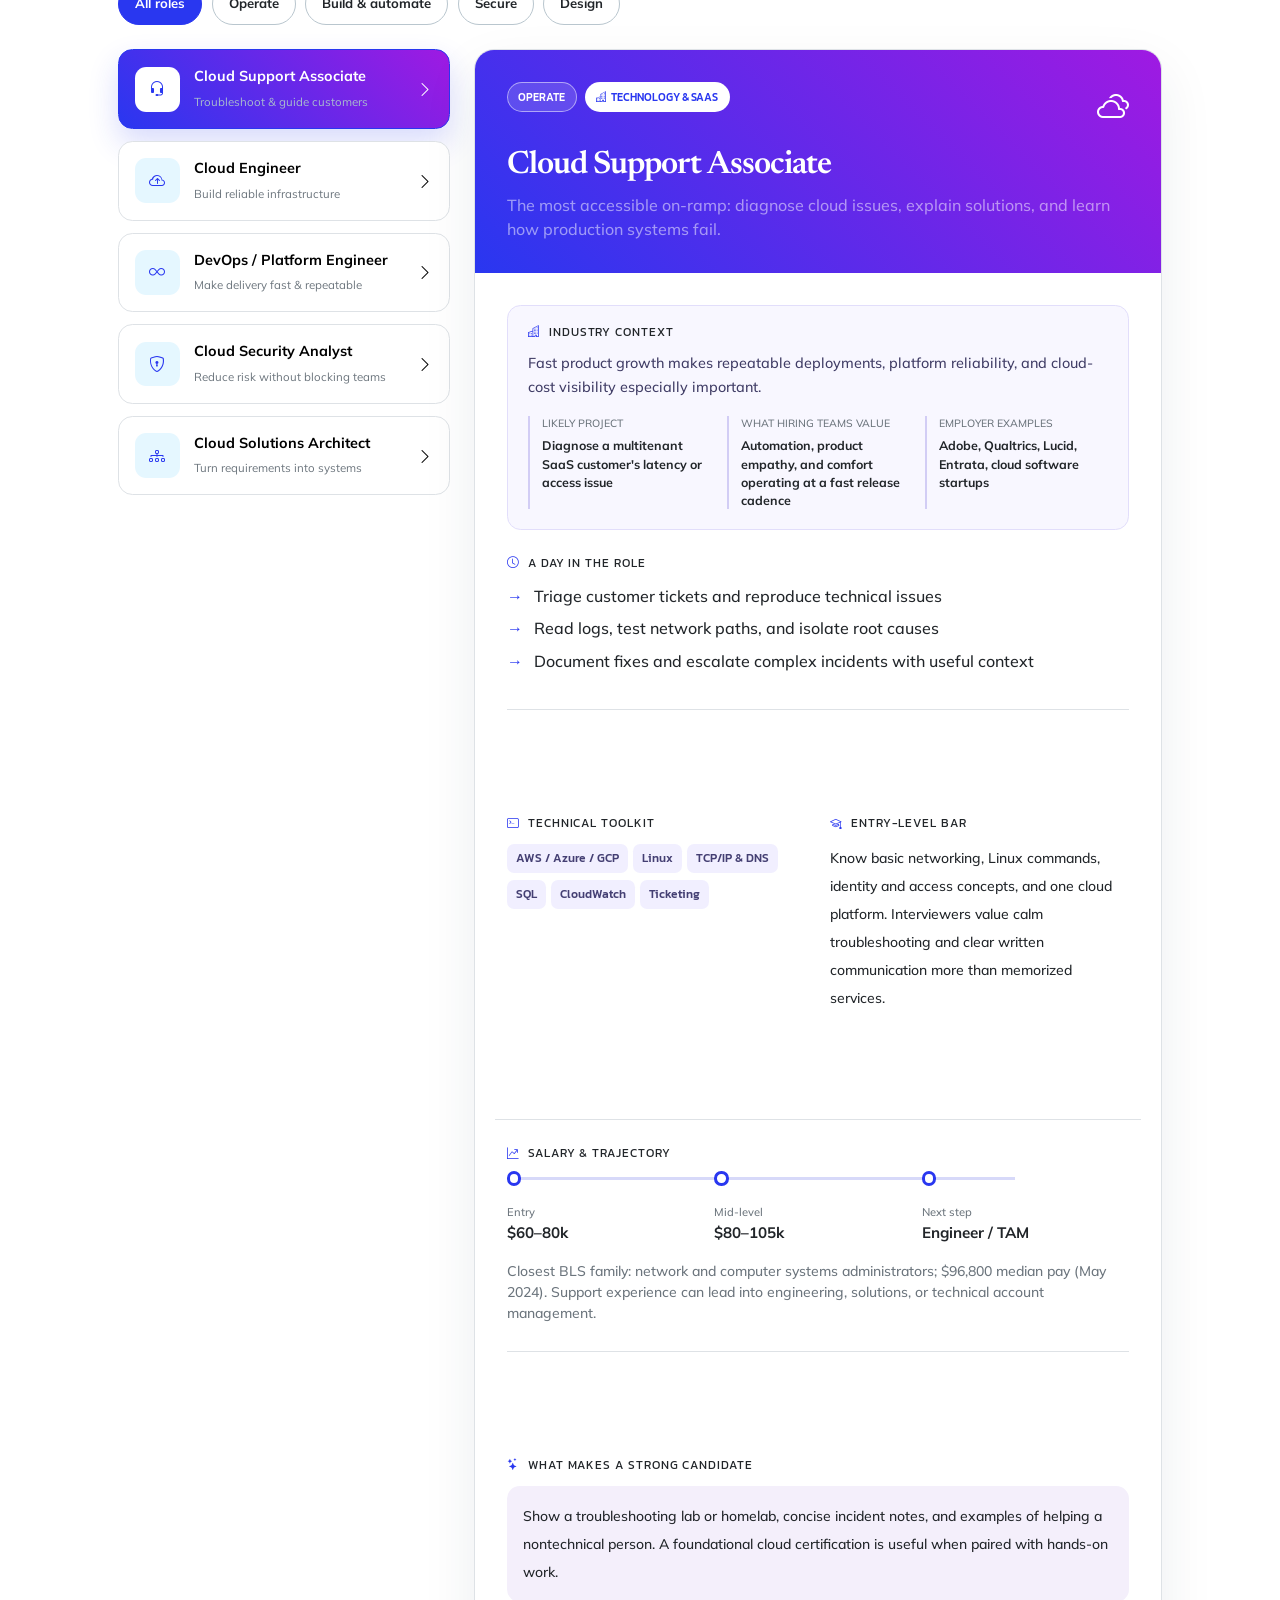
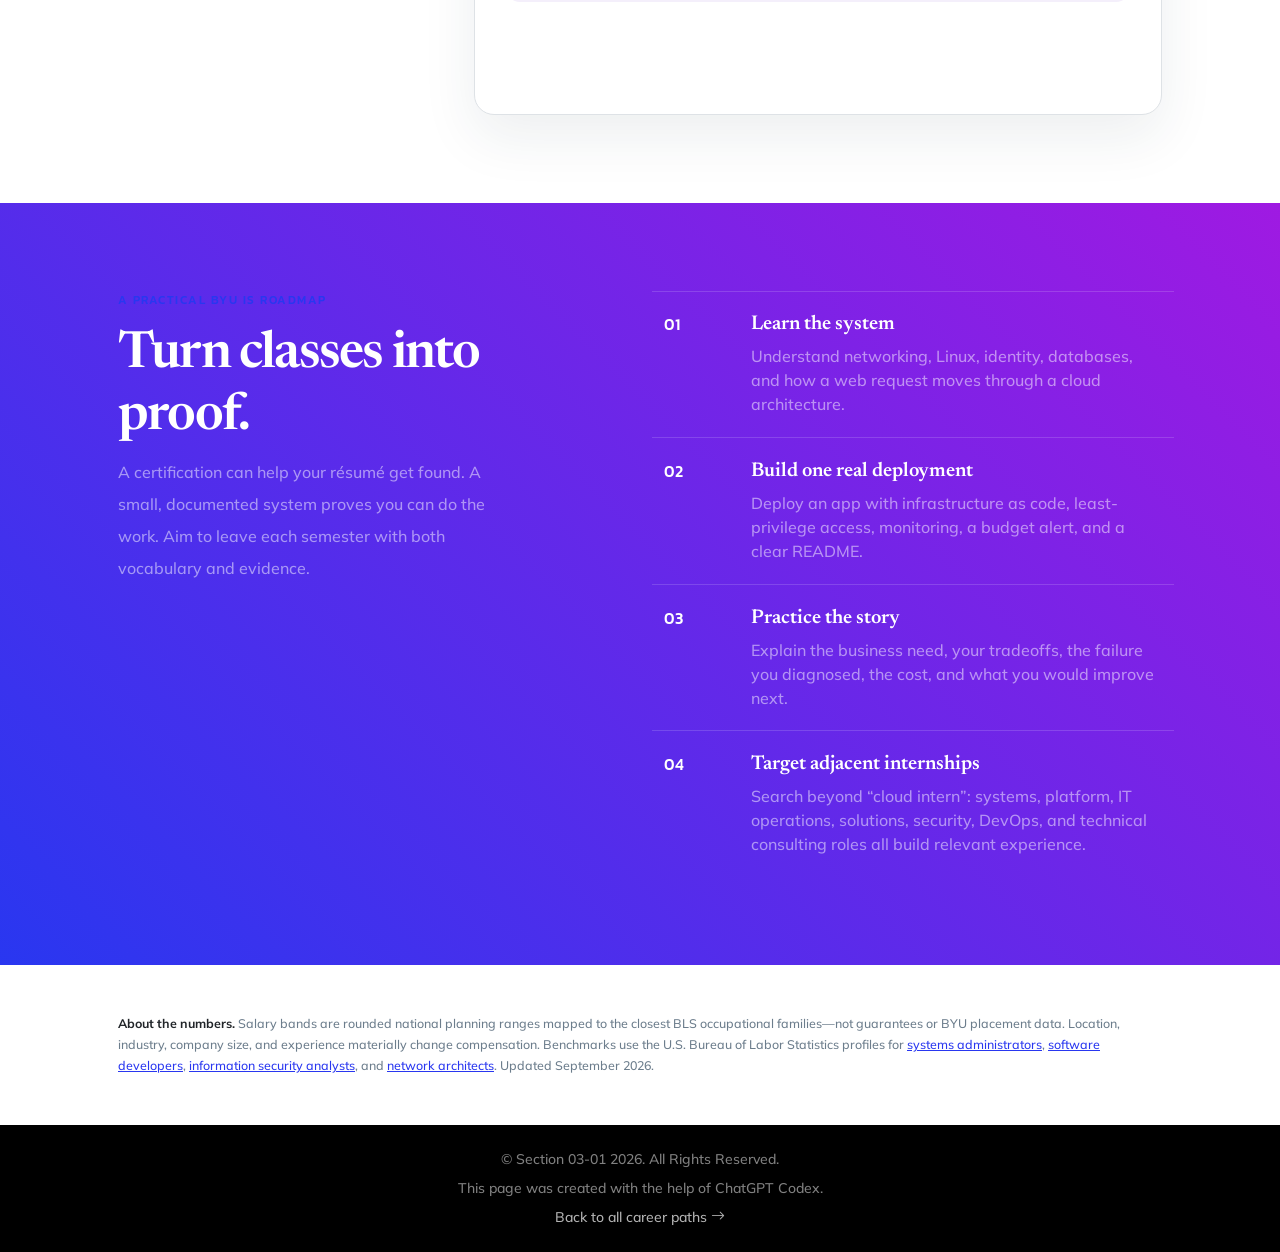
==== commit 0c05dc17: "Updated AI Disclaimers" ====
--- a/pages/cloud.html
+++ b/pages/cloud.html
@@ -121,8 +121,12 @@
             </section>
         </main>
 
-        <footer class="py-4">
-            <div class="container px-4 px-lg-5 d-flex flex-column flex-sm-row justify-content-between gap-2 small"><span>IS Career Atlas · Built for BYU IS students</span><a href="../index.html">Back to all career paths <i class="bi bi-arrow-right"></i></a></div>
+        <footer class="py-4 text-center">
+            <div class="container px-4 px-lg-5 small">
+                <div class="mb-2">&copy; Section 03-01 2026. All Rights Reserved.</div>
+                <p class="mb-2">This page was created with the help of ChatGPT Codex.</p>
+                <a href="../index.html">Back to all career paths <i class="bi bi-arrow-right"></i></a>
+            </div>
         </footer>
 
         <script src="https://cdn.jsdelivr.net/npm/bootstrap@5.2.3/dist/js/bootstrap.bundle.min.js"></script>
